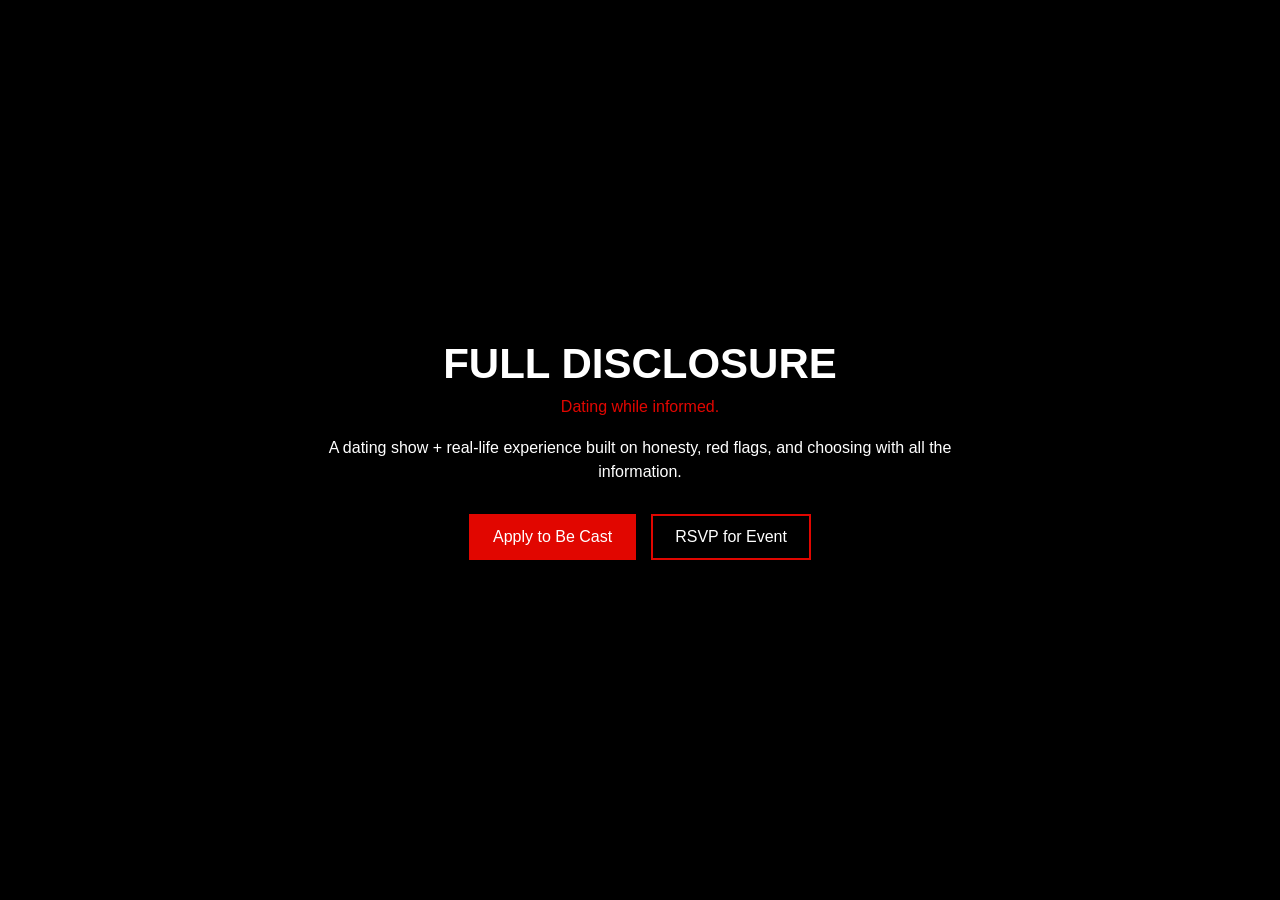
==== index.html @ c63aaefb "initial site" ====
<!DOCTYPE html>
<html>
<head>
  <meta charset="UTF-8">
  <title>Full Disclosure</title>
  <meta name="viewport" content="width=device-width, initial-scale=1">
  <link rel="stylesheet" href="/styles.css?v=1">
</head>
<body>

<video class="video-bg" autoplay muted loop playsinline>
  <source src="/assets/balloons.mp4" type="video/mp4">
</video>

<div class="overlay"></div>

<div class="container center">
  <h1>FULL DISCLOSURE</h1>
  <p class="tagline">Dating while informed.</p>

  <p class="desc">
    A dating show + real-life experience built on honesty, red flags,
    and choosing with all the information.
  </p>

  <div class="buttons">
    <a href="/apply" class="btn primary">Apply to Be Cast</a>
    <a href="/rsvp" class="btn">RSVP for Event</a>
  </div>
</div>

</body>
</html>
---- styles.css ----
*{margin:0;padding:0;box-sizing:border-box}

body{
  font-family: Arial, sans-serif;
  background:black;
  color:white;
  height:100vh;
}

.video-bg{
  position:fixed;
  inset:0;
  width:100%;
  height:100%;
  object-fit:cover;
  z-index:0;
}

.overlay{
  position:fixed;
  inset:0;
  background:rgba(0,0,0,0.4);
  z-index:1;
}

.container{
  position:relative;
  z-index:2;
  max-width:700px;
  margin:auto;
  height:100vh;
  display:flex;
  flex-direction:column;
  justify-content:center;
  align-items:center;
  text-align:center;
  padding:20px;
}

h1{
  font-size:42px;
  margin-bottom:10px;
}

.tagline{
  color:#e10600;
  margin-bottom:20px;
}

.desc{
  margin-bottom:30px;
  line-height:1.5;
}

.buttons{
  display:flex;
  gap:15px;
}

.btn{
  padding:12px 22px;
  border:2px solid #e10600;
  text-decoration:none;
  color:white;
}

.btn.primary{
  background:#e10600;
}
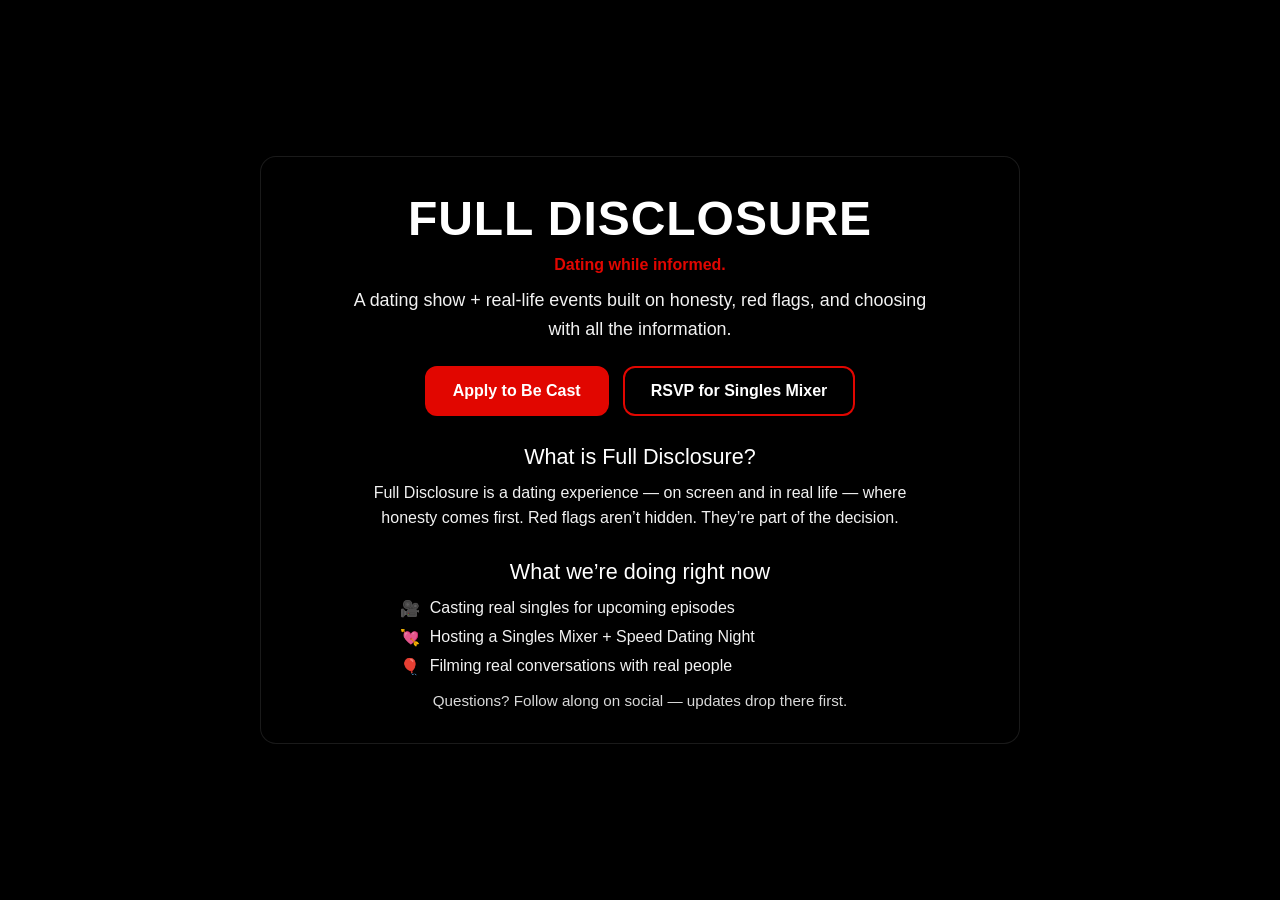
==== commit dabd5a8d: "fix apply links" ====
--- a/index.html
+++ b/index.html
@@ -1,31 +1,46 @@
 <!DOCTYPE html>
 <html>
 <head>
-  <meta charset="UTF-8">
+  <meta charset="UTF-8" />
   <title>Full Disclosure</title>
-  <meta name="viewport" content="width=device-width, initial-scale=1">
-  <link rel="stylesheet" href="/styles.css?v=1">
+  <meta name="viewport" content="width=device-width, initial-scale=1" />
+  <link rel="stylesheet" href="/styles.css?v=5">
 </head>
 <body>
 
 <video class="video-bg" autoplay muted loop playsinline>
-  <source src="/assets/balloons.mp4" type="video/mp4">
+  <source src="/assets/balloons.mp4?v=5" type="video/mp4">
 </video>
-
 <div class="overlay"></div>
 
-<div class="container center">
-  <h1>FULL DISCLOSURE</h1>
-  <p class="tagline">Dating while informed.</p>
+<div class="container">
+  <div class="card">
+    <h1>FULL DISCLOSURE</h1>
+    <div class="tagline">Dating while informed.</div>
 
-  <p class="desc">
-    A dating show + real-life experience built on honesty, red flags,
-    and choosing with all the information.
-  </p>
+    <p class="lead">
+      A dating show + real-life events built on honesty, red flags, and choosing with all the information.
+    </p>
 
-  <div class="buttons">
-    <a href="/apply" class="btn primary">Apply to Be Cast</a>
-    <a href="/rsvp" class="btn">RSVP for Event</a>
+    <div class="buttons">
+      <a href="/apply" class="btn primary">Apply to Be Cast</a>
+      <a href="/event" class="btn">RSVP for Singles Mixer</a>
+    </div>
+
+    <div class="section-title">What is Full Disclosure?</div>
+    <p class="section-text">
+      Full Disclosure is a dating experience — on screen and in real life — where honesty comes first.
+      Red flags aren’t hidden. They’re part of the decision.
+    </p>
+
+    <div class="section-title">What we’re doing right now</div>
+    <ul class="list">
+      <li>🎥 <span>Casting real singles for upcoming episodes</span></li>
+      <li>💘 <span>Hosting a Singles Mixer + Speed Dating Night</span></li>
+      <li>🎈 <span>Filming real conversations with real people</span></li>
+    </ul>
+
+    <div class="small">Questions? Follow along on social — updates drop there first.</div>
   </div>
 </div>
 
--- a/styles.css
+++ b/styles.css
@@ -1,69 +1,70 @@
 *{margin:0;padding:0;box-sizing:border-box}
+html,body{height:100%;background:#000;color:#fff;font-family:Arial,Helvetica,sans-serif}
 
-body{
-  font-family: Arial, sans-serif;
-  background:black;
-  color:white;
-  height:100vh;
-}
-
-.video-bg{
-  position:fixed;
-  inset:0;
-  width:100%;
-  height:100%;
-  object-fit:cover;
-  z-index:0;
-}
-
-.overlay{
-  position:fixed;
-  inset:0;
-  background:rgba(0,0,0,0.4);
-  z-index:1;
-}
+.video-bg{position:fixed;inset:0;width:100%;height:100%;object-fit:cover;z-index:0}
+.overlay{position:fixed;inset:0;background:rgba(0,0,0,.35);z-index:1}
 
 .container{
   position:relative;
   z-index:2;
-  max-width:700px;
-  margin:auto;
-  height:100vh;
-  display:flex;
-  flex-direction:column;
-  justify-content:center;
-  align-items:center;
-  text-align:center;
-  padding:20px;
+  min-height:100vh;
+  display:grid;
+  place-items:center;
+  padding:64px 18px;
 }
 
-h1{
-  font-size:42px;
-  margin-bottom:10px;
+.card{
+  width:min(760px, 92vw);
+  text-align:center;
+  padding:34px 28px;
+  border-radius:16px;
+  background:rgba(0,0,0,.45);
+  border:1px solid rgba(255,255,255,.10);
+  backdrop-filter: blur(6px);
 }
 
-.tagline{
-  color:#e10600;
-  margin-bottom:20px;
+h1{font-size:3rem;letter-spacing:.02em;margin:0 0 10px}
+.tagline{color:#e10600;font-weight:800;margin:0 0 12px}
+.lead{font-size:1.12rem;line-height:1.6;opacity:.95;margin:0 auto 22px;max-width:58ch}
+
+.section-title{font-size:1.35rem;margin:28px 0 10px}
+.section-text{line-height:1.6;opacity:.95;margin:0 auto;max-width:62ch}
+
+.list{
+  list-style:none;
+  padding:0;
+  margin:14px auto 0;
+  max-width:54ch;
+  text-align:left;
+  display:grid;
+  gap:10px;
 }
-
-.desc{
-  margin-bottom:30px;
-  line-height:1.5;
-}
+.list li{display:flex;gap:10px;align-items:flex-start;opacity:.95}
 
 .buttons{
   display:flex;
-  gap:15px;
+  justify-content:center;
+  gap:14px;
+  flex-wrap:wrap;
+  margin-top:18px;
 }
 
 .btn{
-  padding:12px 22px;
+  display:inline-block;
+  padding:14px 26px;
   border:2px solid #e10600;
+  color:#fff;
   text-decoration:none;
-  color:white;
+  font-weight:800;
+  border-radius:12px;
+  background:transparent;
 }
+.btn.primary{background:#e10600}
+.btn:hover{opacity:.9}
 
-.btn.primary{
-  background:#e10600;
+.small{margin-top:16px;opacity:.85;font-size:.95rem}
+
+@media (max-width:520px){
+  h1{font-size:2.2rem}
+  .card{padding:26px 18px}
 }
